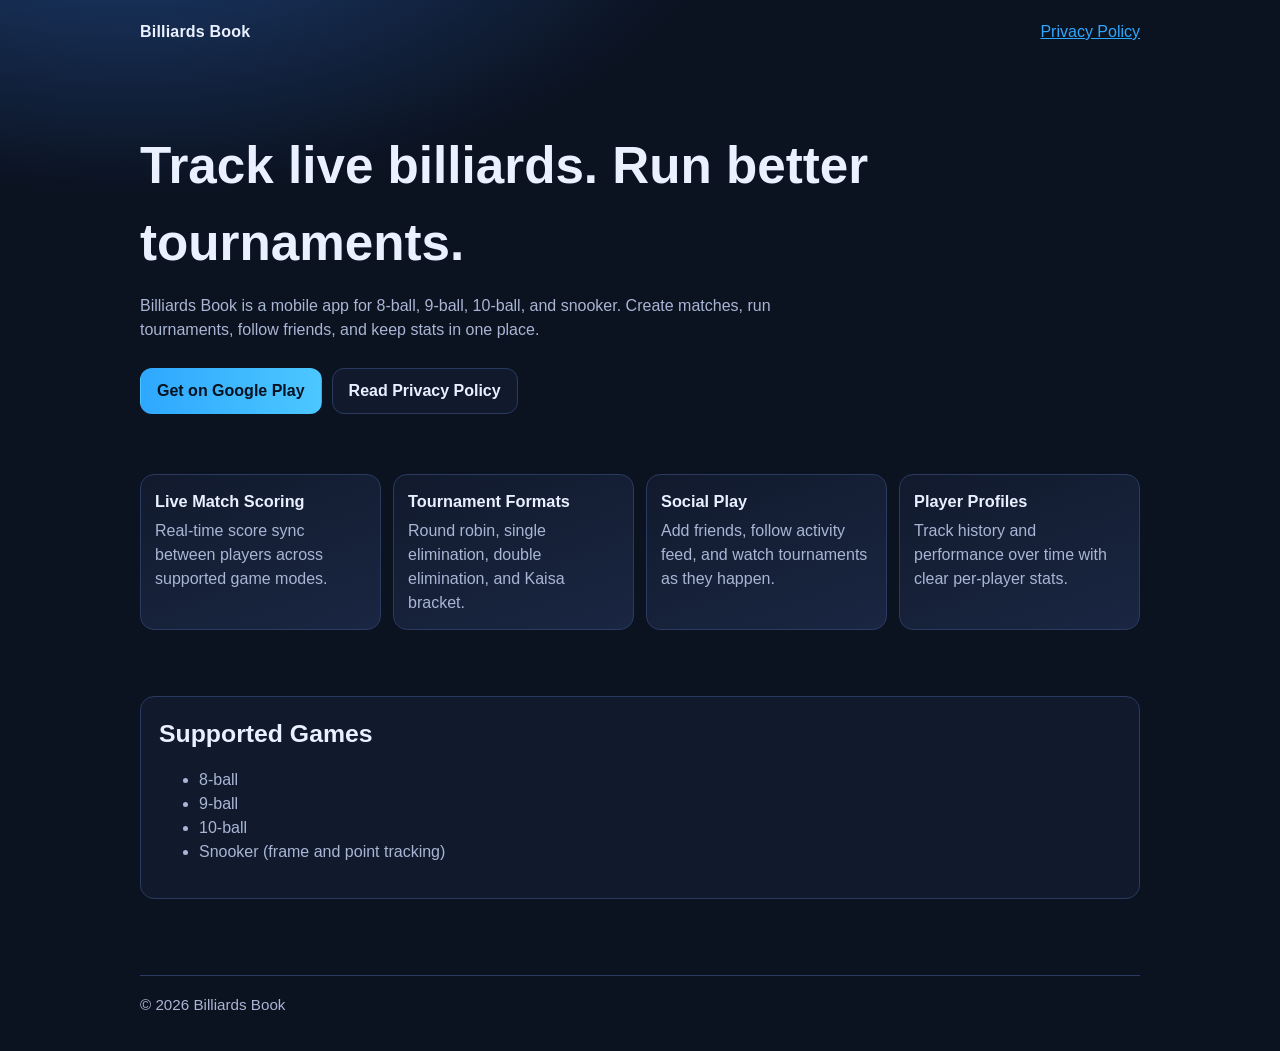
==== index.html @ 25b78365 "Add files via upload tietosuja" ====
﻿<!doctype html>
<html lang="en">
  <head>
    <meta charset="UTF-8" />
    <meta name="viewport" content="width=device-width, initial-scale=1.0" />
    <title>Billiards Book</title>
    <meta name="description" content="Track pool and snooker matches, run tournaments, and follow friends live." />
    <link rel="stylesheet" href="./styles.css" />
  </head>
  <body>
    <div class="wrap">
      <header class="nav">
        <div class="brand">Billiards Book</div>
        <a href="./privacy.html">Privacy Policy</a>
      </header>

      <main>
        <section class="hero">
          <h1 class="title">Track live billiards. Run better tournaments.</h1>
          <p class="subtitle">
            Billiards Book is a mobile app for 8-ball, 9-ball, 10-ball, and snooker. Create matches,
            run tournaments, follow friends, and keep stats in one place.
          </p>
          <div class="cta">
            <a class="btn primary" href="https://play.google.com/store" target="_blank" rel="noreferrer">Get on Google Play</a>
            <a class="btn ghost" href="./privacy.html">Read Privacy Policy</a>
          </div>
        </section>

        <section class="cards">
          <article class="card">
            <h3>Live Match Scoring</h3>
            <p>Real-time score sync between players across supported game modes.</p>
          </article>
          <article class="card">
            <h3>Tournament Formats</h3>
            <p>Round robin, single elimination, double elimination, and Kaisa bracket.</p>
          </article>
          <article class="card">
            <h3>Social Play</h3>
            <p>Add friends, follow activity feed, and watch tournaments as they happen.</p>
          </article>
          <article class="card">
            <h3>Player Profiles</h3>
            <p>Track history and performance over time with clear per-player stats.</p>
          </article>
        </section>

        <section class="section">
          <div class="panel">
            <h2>Supported Games</h2>
            <ul>
              <li>8-ball</li>
              <li>9-ball</li>
              <li>10-ball</li>
              <li>Snooker (frame and point tracking)</li>
            </ul>
          </div>
        </section>
      </main>

      <footer class="foot">
        <div>© <span id="year"></span> Billiards Book</div>
      </footer>
    </div>

    <script>
      document.getElementById("year").textContent = String(new Date().getFullYear());
    </script>
  </body>
</html>
---- styles.css ----
﻿:root {
  --bg: #0b1220;
  --surface: #111a2d;
  --surface-soft: #1a2642;
  --text: #eaf0ff;
  --muted: #a9b5d4;
  --line: #2a3a61;
  --accent: #2ea8ff;
  --accent-2: #6cf2b5;
}

* {
  box-sizing: border-box;
}

body {
  margin: 0;
  font-family: "Segoe UI", Tahoma, Geneva, Verdana, sans-serif;
  background: radial-gradient(1200px 600px at 10% -10%, #1d3e72 0%, var(--bg) 50%);
  color: var(--text);
  line-height: 1.5;
}

a {
  color: var(--accent);
}

.wrap {
  width: min(1000px, 92%);
  margin: 0 auto;
}

.nav {
  display: flex;
  justify-content: space-between;
  align-items: center;
  padding: 20px 0;
}

.brand {
  font-weight: 800;
  letter-spacing: 0.2px;
}

.hero {
  padding: 64px 0 36px;
}

.title {
  font-size: clamp(2rem, 5vw, 3.2rem);
  margin: 0 0 12px;
}

.subtitle {
  color: var(--muted);
  max-width: 720px;
  margin: 0;
}

.cta {
  margin-top: 26px;
  display: flex;
  gap: 10px;
  flex-wrap: wrap;
}

.btn {
  display: inline-block;
  border-radius: 12px;
  padding: 10px 16px;
  font-weight: 700;
  text-decoration: none;
  border: 1px solid var(--line);
}

.btn.primary {
  background: linear-gradient(90deg, var(--accent), #4cc7ff);
  color: #04111f;
  border-color: transparent;
}

.btn.ghost {
  background: var(--surface);
  color: var(--text);
}

.cards {
  display: grid;
  grid-template-columns: repeat(auto-fit, minmax(220px, 1fr));
  gap: 12px;
  padding: 24px 0 56px;
}

.card {
  background: linear-gradient(160deg, var(--surface), var(--surface-soft));
  border: 1px solid var(--line);
  border-radius: 14px;
  padding: 14px;
}

.card h3 {
  margin: 0 0 6px;
  font-size: 1.02rem;
}

.card p {
  margin: 0;
  color: var(--muted);
}

.section {
  padding: 10px 0 44px;
}

.section h2 {
  margin: 0 0 8px;
  font-size: 1.55rem;
}

.section p,
.section li {
  color: var(--muted);
}

.panel {
  background: var(--surface);
  border: 1px solid var(--line);
  border-radius: 14px;
  padding: 18px;
}

.foot {
  border-top: 1px solid var(--line);
  margin-top: 32px;
  padding: 18px 0 34px;
  color: var(--muted);
  font-size: 0.95rem;
}
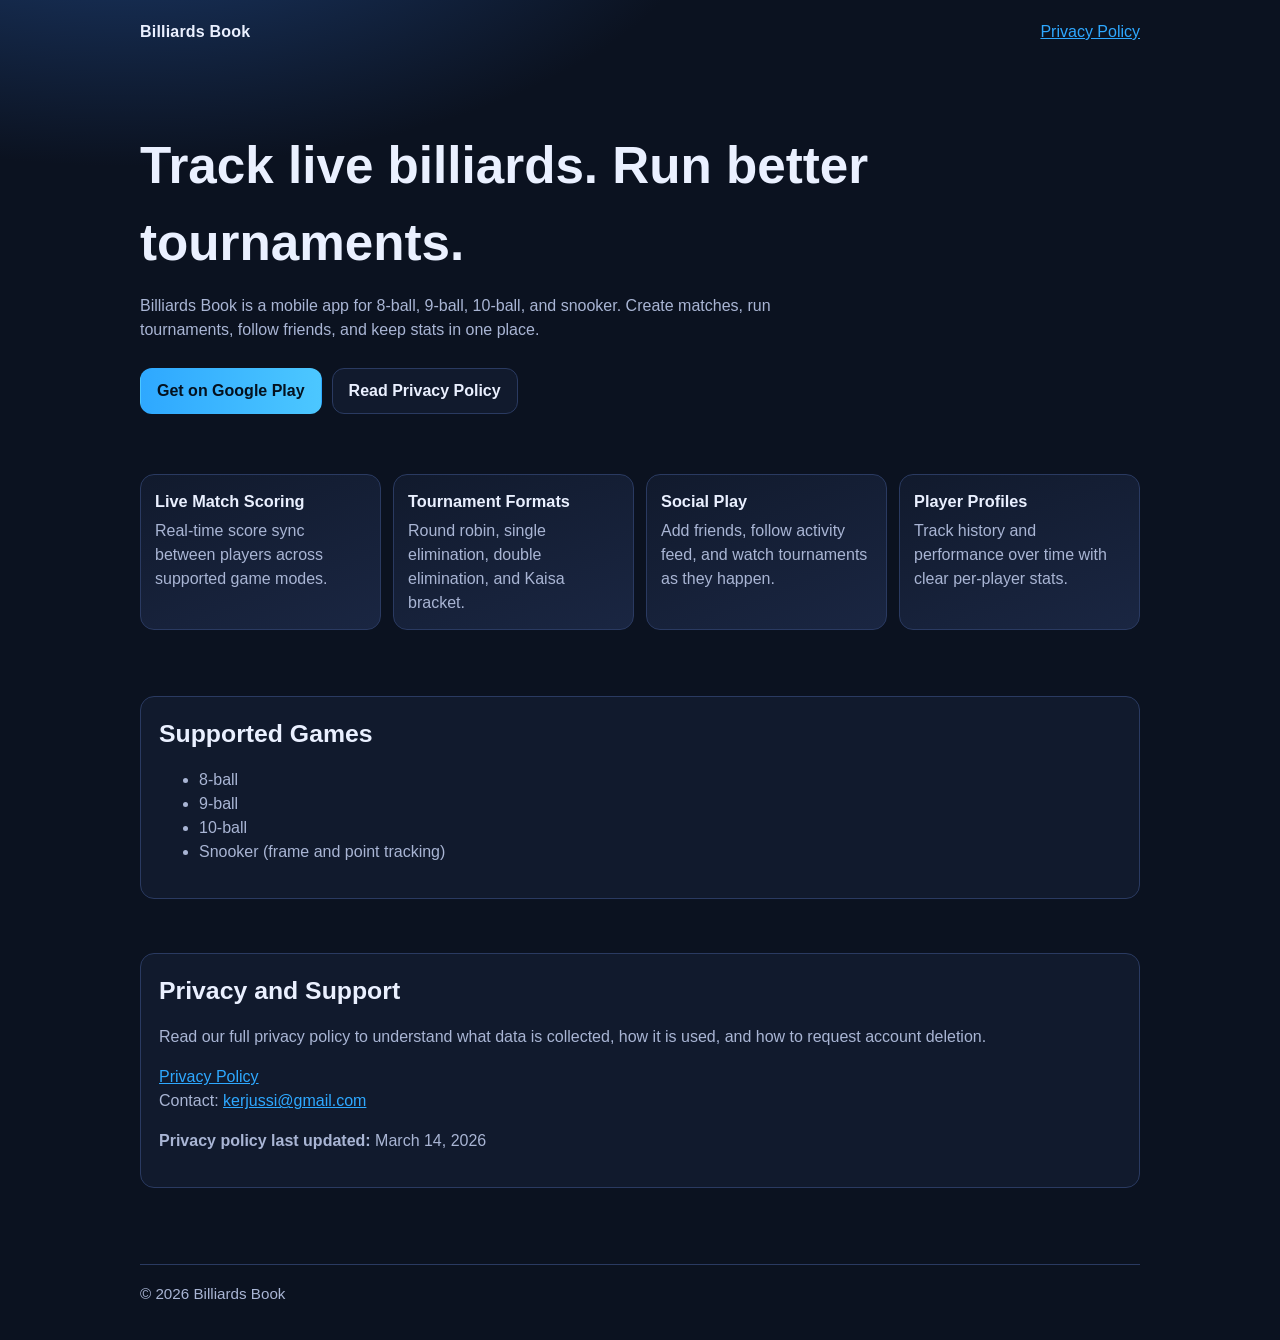
==== commit 4944157e: "Add files via upload" ====
--- a/index.html
+++ b/index.html
@@ -22,7 +22,7 @@
             run tournaments, follow friends, and keep stats in one place.
           </p>
           <div class="cta">
-            <a class="btn primary" href="https://play.google.com/store" target="_blank" rel="noreferrer">Get on Google Play</a>
+            <a class="btn primary" href="https://play.google.com/store/apps/details?id=com.jussik.billiardsbook" target="_blank" rel="noreferrer">Get on Google Play</a>
             <a class="btn ghost" href="./privacy.html">Read Privacy Policy</a>
           </div>
         </section>
@@ -57,6 +57,20 @@
             </ul>
           </div>
         </section>
+
+        <section class="section">
+          <div class="panel">
+            <h2>Privacy and Support</h2>
+            <p>
+              Read our full privacy policy to understand what data is collected, how it is used, and how to request account deletion.
+            </p>
+            <p>
+              <a href="./privacy.html">Privacy Policy</a><br />
+              Contact: <a href="mailto:kerjussi@gmail.com">kerjussi@gmail.com</a>
+            </p>
+            <p><strong>Privacy policy last updated:</strong> March 14, 2026</p>
+          </div>
+        </section>
       </main>
 
       <footer class="foot">
